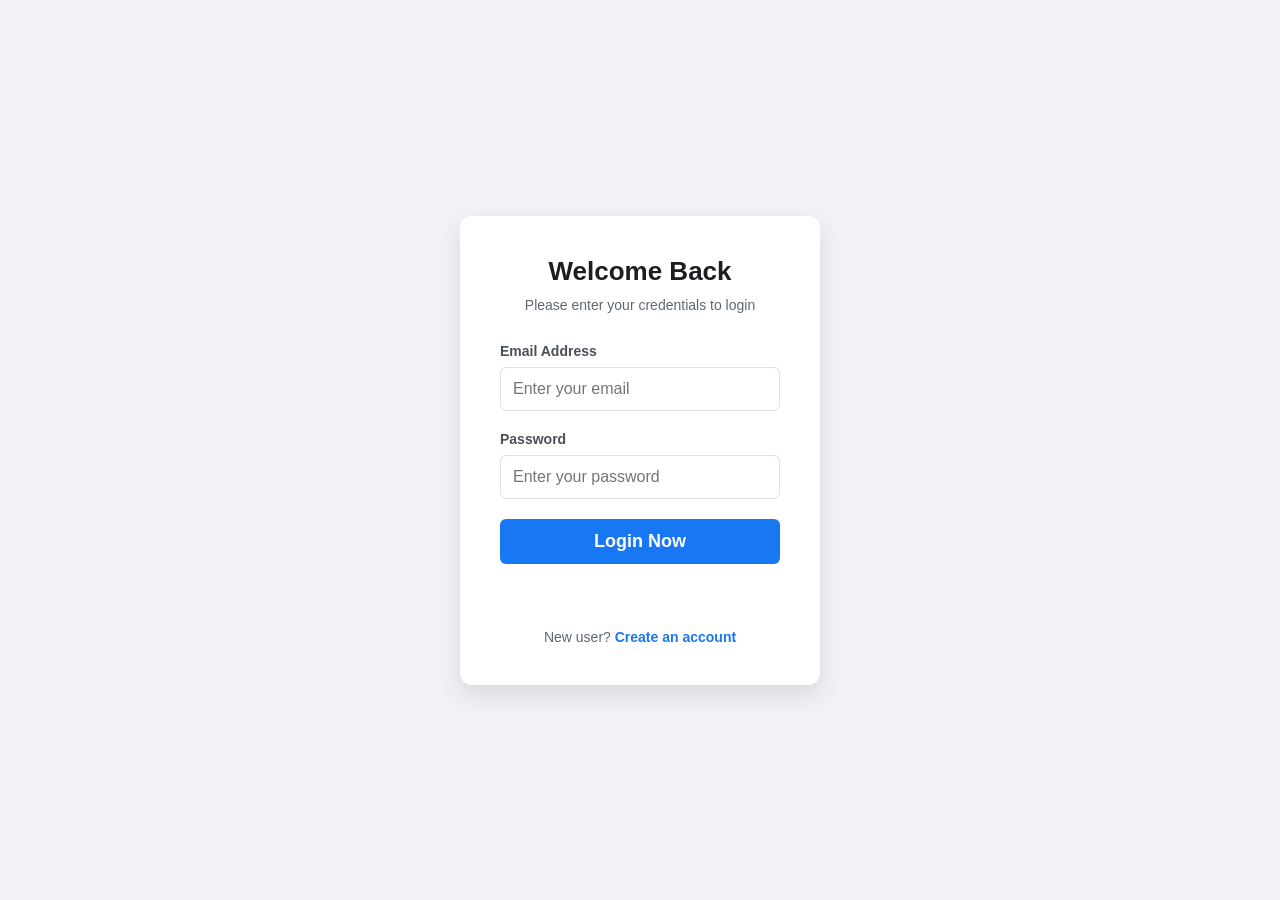
==== admin-dashboard.html @ 228e2c2c "added an admin login successfully" ====
<!DOCTYPE html>
<html lang="en">
<head>
    <meta charset="UTF-8">
    <meta name="viewport" content="width=device-width, initial-scale=1.0">
    <title>Admin Dashboard</title>
    <style>
        body { font-family: sans-serif; padding: 50px; background: #f4f4f4; }
        .dashboard-card { background: white; padding: 30px; border-radius: 10px; box-shadow: 0 0 10px rgba(0,0,0,0.1); }
        h1 { color: #333; }
        .logout-btn { background: #ff4444; color: white; border: none; padding: 10px 20px; cursor: pointer; border-radius: 5px; }
    </style>
</head>
<body>
    <div class="dashboard-card">
        <h1>Welcome Admin!</h1>
        <p>This is your secure control panel.</p>
        <button class="logout-btn" onclick="logout()">Logout</button>
    </div>

    <script>
        const role = localStorage.getItem('userRole');
        const token = localStorage.getItem('token');

        if (!token || role !== 'admin') {
            alert("Access Denied! Admins only.");
            window.location.href = 'login.html';
        }

        function logout() {
            localStorage.clear();
            window.location.href = 'login.html';
        }
    </script>
</body>
</html>
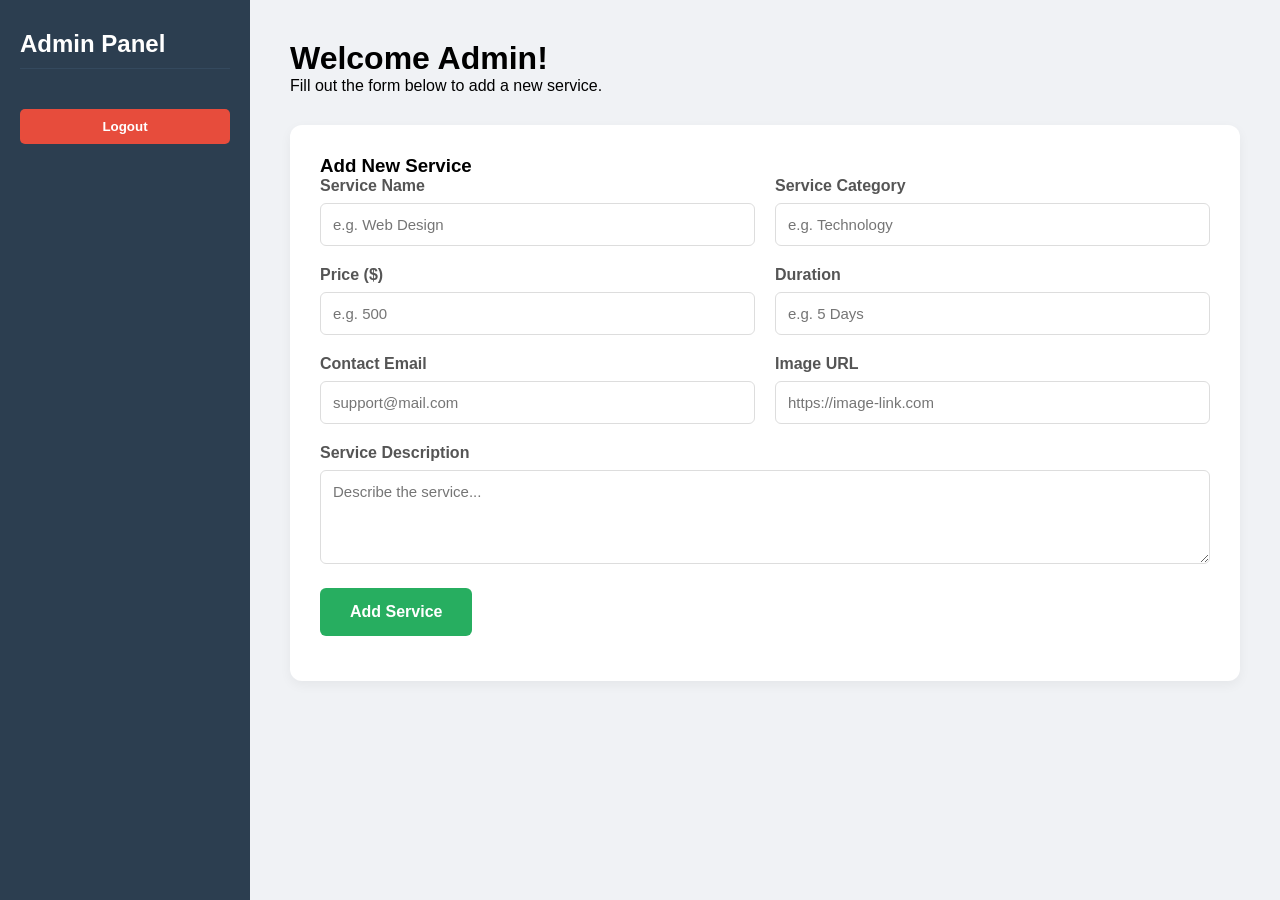
==== commit c57e714a: "added an admin dashborad html code file" ====
--- a/admin-dashboard.html
+++ b/admin-dashboard.html
@@ -3,34 +3,61 @@
 <head>
     <meta charset="UTF-8">
     <meta name="viewport" content="width=device-width, initial-scale=1.0">
-    <title>Admin Dashboard</title>
-    <style>
-        body { font-family: sans-serif; padding: 50px; background: #f4f4f4; }
-        .dashboard-card { background: white; padding: 30px; border-radius: 10px; box-shadow: 0 0 10px rgba(0,0,0,0.1); }
-        h1 { color: #333; }
-        .logout-btn { background: #ff4444; color: white; border: none; padding: 10px 20px; cursor: pointer; border-radius: 5px; }
-    </style>
+    <title>Admin Dashboard | Manage Services</title>
+    <link rel="stylesheet" href="css/admin.css">
 </head>
 <body>
-    <div class="dashboard-card">
-        <h1>Welcome Admin!</h1>
-        <p>This is your secure control panel.</p>
+    <div class="sidebar">
+        <h2>Admin Panel</h2>
+        <p id="admin-email"></p>
         <button class="logout-btn" onclick="logout()">Logout</button>
     </div>
 
-    <script>
-        const role = localStorage.getItem('userRole');
-        const token = localStorage.getItem('token');
+    <div class="main-content">
+        <div class="header">
+            <h1>Welcome Admin!</h1>
+            <p>Fill out the form below to add a new service.</p>
+        </div>
 
-        if (!token || role !== 'admin') {
-            alert("Access Denied! Admins only.");
-            window.location.href = 'login.html';
-        }
+        <div class="form-container">
+            <h3>Add New Service</h3>
+            <form id="service-form">
+                <div class="form-grid">
+                    <div class="input-group">
+                        <label>Service Name</label>
+                        <input type="text" id="serviceName" placeholder="e.g. Web Design" required>
+                    </div>
+                    <div class="input-group">
+                        <label>Service Category</label>
+                        <input type="text" id="category" placeholder="e.g. Technology" required>
+                    </div>
+                    <div class="input-group">
+                        <label>Price ($)</label>
+                        <input type="number" id="price" placeholder="e.g. 500" required>
+                    </div>
+                    <div class="input-group">
+                        <label>Duration</label>
+                        <input type="text" id="duration" placeholder="e.g. 5 Days" required>
+                    </div>
+                    <div class="input-group">
+                        <label>Contact Email</label>
+                        <input type="email" id="contactEmail" placeholder="support@mail.com" required>
+                    </div>
+                    <div class="input-group">
+                        <label>Image URL</label>
+                        <input type="url" id="imageUrl" placeholder="https://image-link.com" required>
+                    </div>
+                    <div class="input-group full-width">
+                        <label>Service Description</label>
+                        <textarea id="description" rows="4" placeholder="Describe the service..." required></textarea>
+                    </div>
+                </div>
+                <button type="submit" class="submit-btn">Add Service</button>
+            </form>
+            <div id="msg" class="message"></div>
+        </div>
+    </div>
 
-        function logout() {
-            localStorage.clear();
-            window.location.href = 'login.html';
-        }
-    </script>
+    <script src="js/admin.js"></script>
 </body>
 </html>
--- a/css/admin.css
+++ b/css/admin.css
@@ -0,0 +1,27 @@
+/* css/admin.css */
+* { margin: 0; padding: 0; box-sizing: border-box; font-family: 'Segoe UI', sans-serif; }
+
+body { display: flex; background-color: #f0f2f5; min-height: 100vh; }
+
+/* Sidebar */
+.sidebar { width: 250px; background: #2c3e50; color: white; padding: 30px 20px; position: fixed; height: 100vh; }
+.sidebar h2 { margin-bottom: 20px; border-bottom: 1px solid #34495e; padding-bottom: 10px; }
+.logout-btn { background: #e74c3c; color: white; border: none; padding: 10px; width: 100%; border-radius: 5px; cursor: pointer; margin-top: 20px; font-weight: bold; }
+
+/* Main Content */
+.main-content { margin-left: 250px; padding: 40px; width: calc(100% - 250px); }
+.header { margin-bottom: 30px; }
+
+/* Form Card */
+.form-container { background: white; padding: 30px; border-radius: 12px; box-shadow: 0 4px 12px rgba(0,0,0,0.05); }
+.form-grid { display: grid; grid-template-columns: 1fr 1fr; gap: 20px; }
+.full-width { grid-column: span 2; }
+
+.input-group label { display: block; margin-bottom: 8px; font-weight: 600; color: #555; }
+.input-group input, .input-group textarea { width: 100%; padding: 12px; border: 1px solid #ddd; border-radius: 6px; font-size: 15px; outline: none; }
+.input-group input:focus { border-color: #3498db; }
+
+.submit-btn { margin-top: 20px; padding: 15px 30px; background: #27ae60; color: white; border: none; border-radius: 6px; cursor: pointer; font-size: 16px; font-weight: bold; transition: 0.3s; }
+.submit-btn:hover { background: #219150; }
+
+.message { margin-top: 15px; font-weight: 500; }
